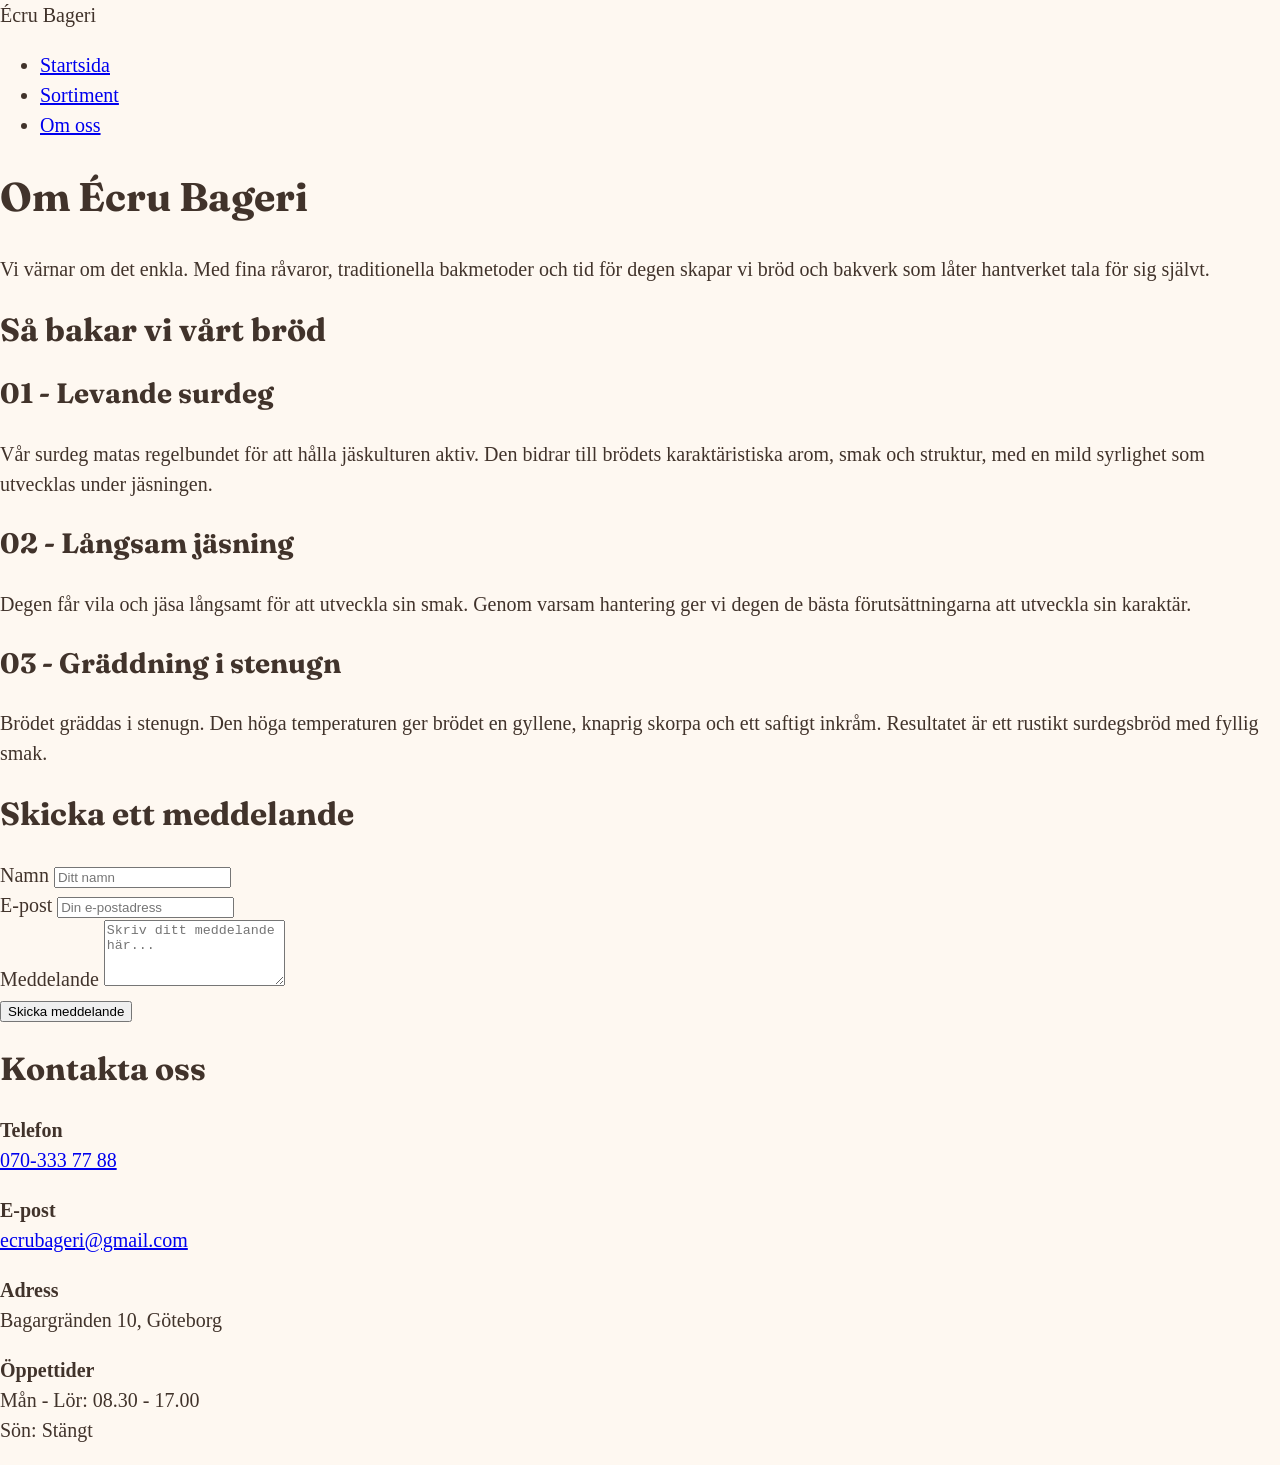
==== om-oss.html @ 821c2a41 "Lade till grundläggande CSS typografi- och inställningar" ====
<!DOCTYPE html>
<html lang="sv">
<head>
    <meta charset="UTF-8">
    <meta name="viewport" content="width=device-width, initial-scale=1.0">
    <title>Écru Bageri | Om oss</title>
    <link rel="stylesheet" href="css/style.css">
    <link rel="stylesheet" href="https://fonts.googleapis.com/css2?family=Fraunces:wght@400;700&display=swap">
    <script src="js/main.js" defer></script>
</head>
<body>
    <header>
        <span class="logo">Écru Bageri</span>

        <nav class="site-nav">
            <ul>
                <li><a href="index.html">Startsida</a></li>
                <li><a href="sortiment.html">Sortiment</a></li>
                <li><a href="om-oss.html">Om oss</a></li>
            </ul>
        </nav>
    </header>

    <main> 

        <section class="about-intro">
            <h1>Om Écru Bageri</h1>
            <p>Vi värnar om det enkla. Med fina råvaror, traditionella bakmetoder och tid för degen skapar vi bröd och bakverk som låter hantverket tala för sig självt.</p>
        </section>

        <section class="baking-process">
        <h2>Så bakar vi vårt bröd</h2>
        
        <div class="process-cards">
        <div class="process-card">
            <h3>01 - Levande surdeg</h3>
            <p>Vår surdeg matas regelbundet för att hålla jäskulturen aktiv. Den bidrar till brödets karaktäristiska arom, smak och struktur, med en mild syrlighet som utvecklas under jäsningen.</p>
        </div>
        <div class="process-card">
            <h3>02 - Långsam jäsning</h3>
            <p>Degen får vila och jäsa långsamt för att utveckla sin smak. Genom varsam hantering ger vi degen de bästa förutsättningarna att utveckla sin karaktär.</p>
        </div>
        <div class="process-card">
            <h3>03 - Gräddning i stenugn</h3>
            <p>Brödet gräddas i stenugn. Den höga temperaturen ger brödet en gyllene, knaprig skorpa och ett saftigt inkråm. Resultatet är ett rustikt surdegsbröd med fyllig smak.</p>
        </div>
    </div>
        </section>

        <section class="contact-section">
        <div class="contact-layout">

            <div class="contact-form-layout">
            <h2>Skicka ett meddelande</h2>

        <form method="POST" novalidate>
            <div class="contact-form">
                <label for="name">Namn</label>
                <input type="text" id="name" name="name" placeholder="Ditt namn" required>
            </div>

            <div class="contact-form">
                <label for="email">E-post</label>
                <input type="email" id="email" name="email" placeholder="Din e-postadress" required>
            </div>

            <div class="contact-form">
                <label for="message">Meddelande</label>
                <textarea id="message" name="message" rows="4" placeholder="Skriv ditt meddelande här..." required></textarea>
            </div>

            <button type="submit" class="about-button">Skicka meddelande</button>
        </form>
    </div>

    <div class="contact-info">
        <h2>Kontakta oss</h2>
        <p>
            <strong>Telefon</strong><br>
           <a href="tel:0703337788">070-333 77 88</a> 
        </p>

        <p>
            <strong>E-post</strong><br>
            <a href="mailto:ecrubageri@gmail.com">ecrubageri@gmail.com</a>
        </p>
    </div>
</div>

</section>

    </main>

    <footer class="site-footer">
        <div class="footer-left">
            <p>
            <strong>Adress</strong><br>
            Bagargränden 10, Göteborg
            </p>
        </div>

        <div class="footer-right">
            <p>
            <strong>Öppettider</strong><br>
            Mån - Lör: 08.30 - 17.00<br>
            Sön: Stängt
        </p>
        </div>

    </footer>

</body>
</html>
---- css/style.css ----
* {
    box-sizing: border-box;
}

body {
    margin: 0;
    background-color: hsl(35, 86%, 97%);
    color: lab(22.65% 5.35 7.64);
    font-family: georgia, "Times New Roman", serif;
    line-height: 1.5;
    font-size: 1.25rem;
}

h1,
h2,
h3 {
    font-family: "Fraunces", Georgia, "Times New Roman";
    line-height: 1.2;
}

h1 {
    font-size: 2.5rem;
}

h2 {
    font-size: 2rem;
}

h3 {
    font-size: 1.75rem;
}
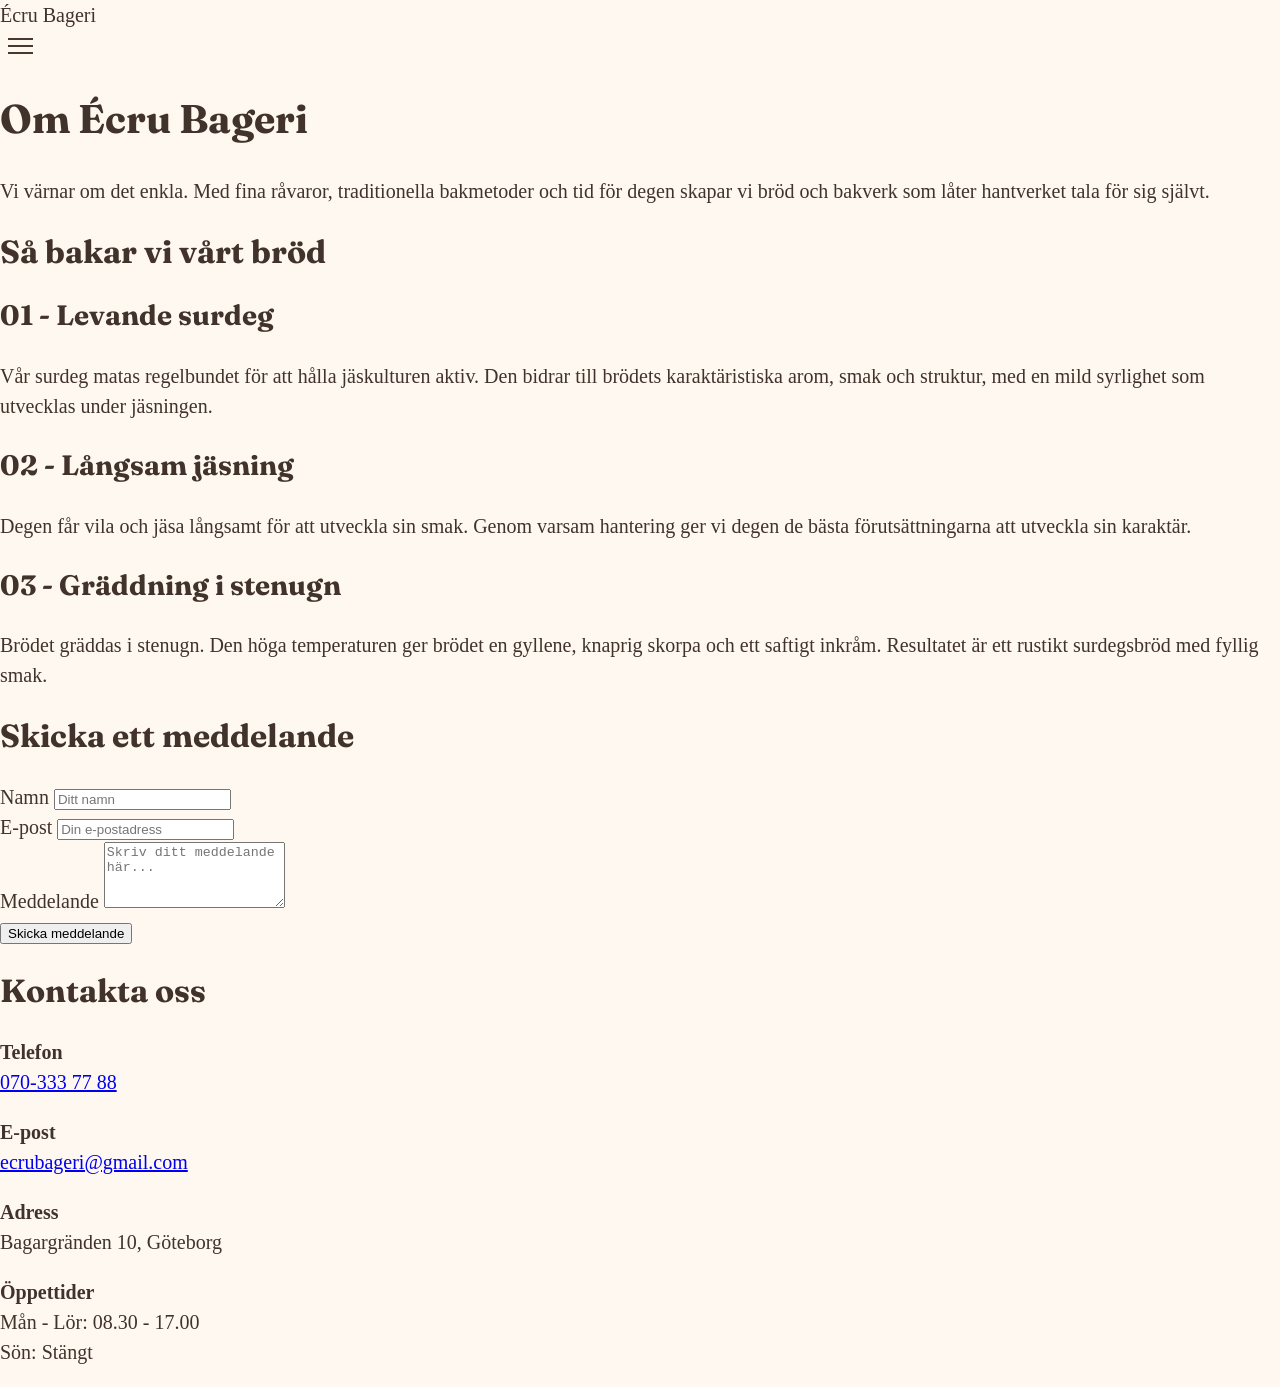
==== commit a3715685: "Lade till hamburgermeny för liten skärm" ====
--- a/om-oss.html
+++ b/om-oss.html
@@ -11,6 +11,15 @@
 <body>
     <header>
         <span class="logo">Écru Bageri</span>
+
+        <button class="hamburger-menu"
+            type="button"
+            aria-label="Öppna menyn"
+            aria-expanded="false">
+            <span></span>
+            <span></span>
+            <span></span>
+        </button>
 
         <nav class="site-nav">
             <ul>
--- a/css/style.css
+++ b/css/style.css
@@ -28,4 +28,25 @@
 
 h3 {
     font-size: 1.75rem;
-}+}
+
+.hamburger-menu {
+    display: flex;
+    flex-direction: column;
+    gap: 5px;
+    padding: 0.5rem;
+    border: none;
+    background: transparent;
+    cursor: pointer;
+}
+
+.hamburger-menu span {
+    display: block;
+    width: 25px;
+    height: 2px;
+    background-color: #49382D;
+}
+
+.site-nav {
+    display: none;
+}
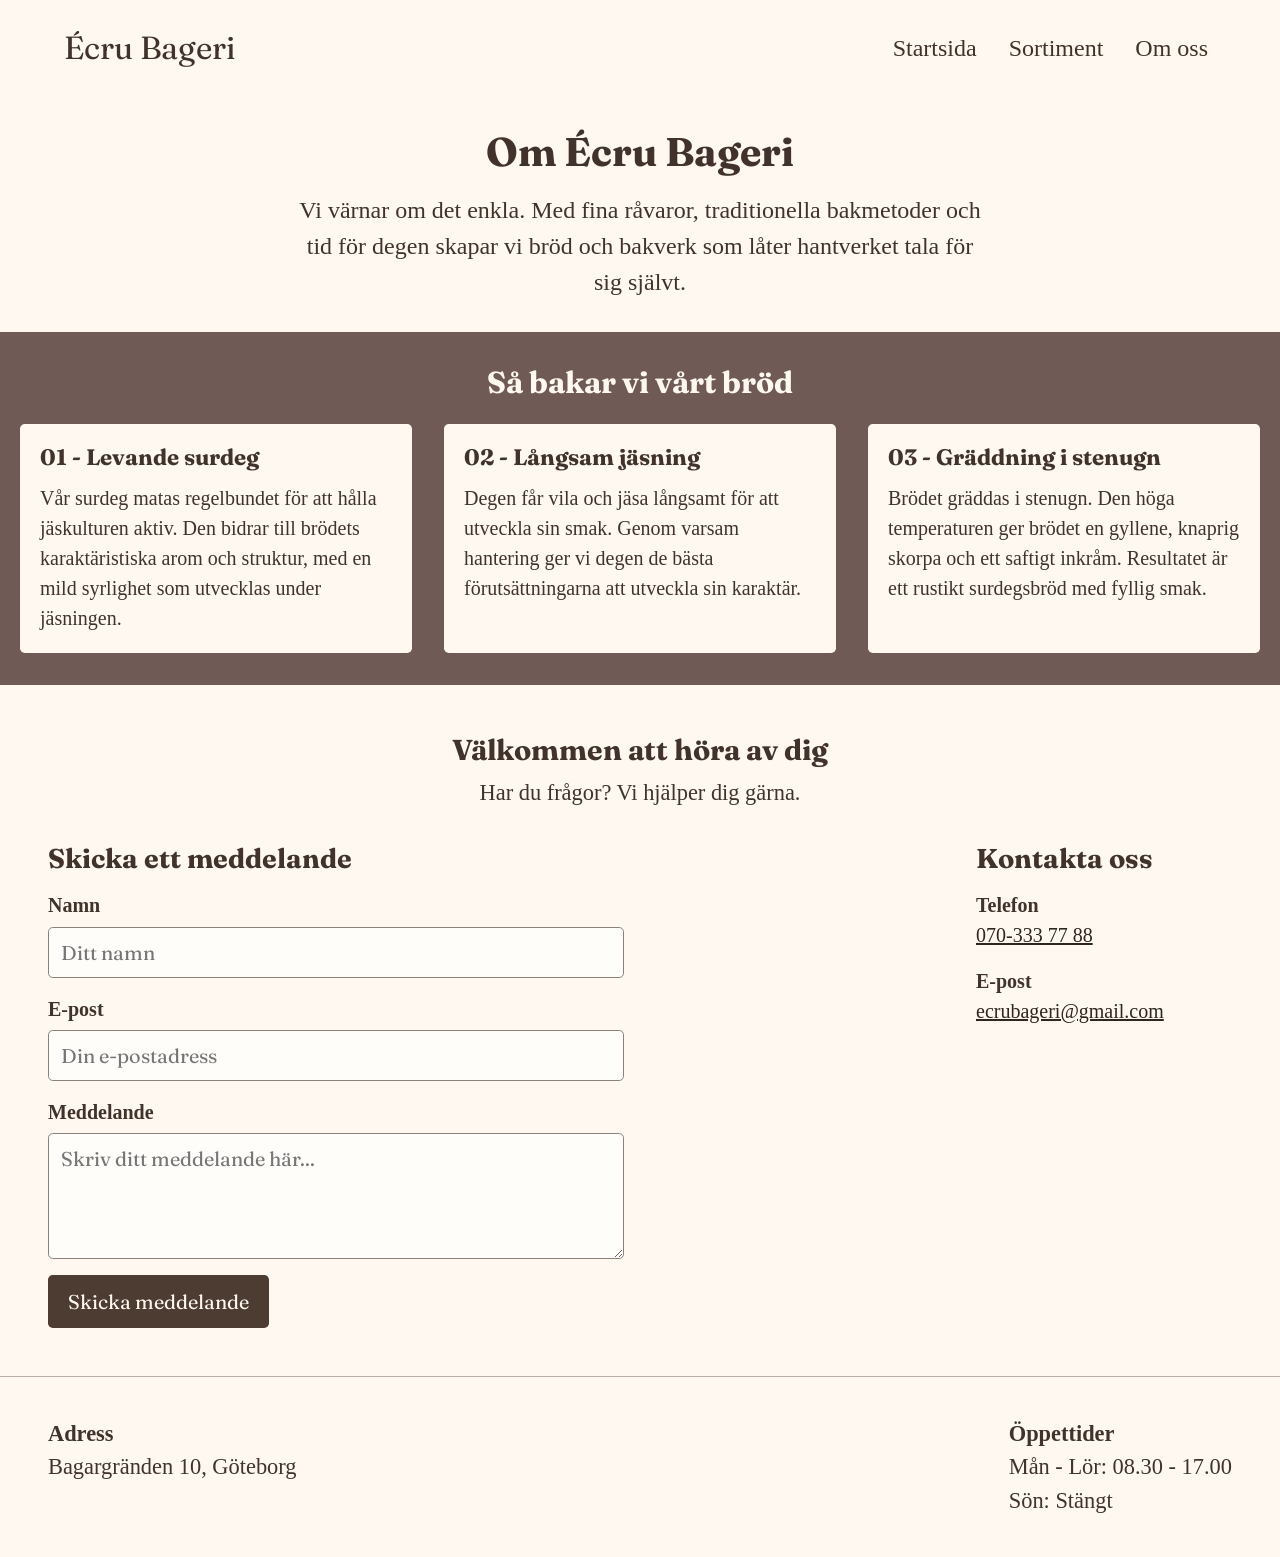
==== commit 2485d0fe: "Styling kontakt (Om oss) för större och mindre skärm" ====
--- a/om-oss.html
+++ b/om-oss.html
@@ -43,7 +43,7 @@
         <div class="process-cards">
         <div class="process-card">
             <h3>01 - Levande surdeg</h3>
-            <p>Vår surdeg matas regelbundet för att hålla jäskulturen aktiv. Den bidrar till brödets karaktäristiska arom, smak och struktur, med en mild syrlighet som utvecklas under jäsningen.</p>
+            <p>Vår surdeg matas regelbundet för att hålla jäskulturen aktiv. Den bidrar till brödets karaktäristiska arom och struktur, med en mild syrlighet som utvecklas under jäsningen.</p>
         </div>
         <div class="process-card">
             <h3>02 - Långsam jäsning</h3>
@@ -57,6 +57,12 @@
         </section>
 
         <section class="contact-section">
+
+    <div class="contact-heading">
+        <h2>Välkommen att höra av dig</h2>
+        <p>Har du frågor? Vi hjälper dig gärna.</p>
+    </div>
+
         <div class="contact-layout">
 
             <div class="contact-form-layout">
--- a/css/style.css
+++ b/css/style.css
@@ -1,3 +1,7 @@
+/* 1. Styling – mindre skärmar */
+
+/* Gemensam styling */
+
 * {
     box-sizing: border-box;
 }
@@ -19,15 +23,15 @@
 }
 
 h1 {
-    font-size: 2.5rem;
+    font-size: 2rem;
 }
 
 h2 {
-    font-size: 2rem;
+    font-size: 1.7rem;
 }
 
 h3 {
-    font-size: 1.75rem;
+    font-size: 1.4rem;
 }
 
 .hamburger-menu {
@@ -50,3 +54,548 @@
 .site-nav {
     display: none;
 }
+
+header {
+    display: flex;
+    align-items: center;
+    justify-content: space-between;
+    padding: 1rem 1.25rem;
+}
+
+.logo {
+    font-family: "Fraunces", Georgia, serif;
+    font-size: 1.5rem;
+}
+
+.site-footer {
+    display: flex;
+    flex-direction: column;
+    gap: 1.5rem;
+    padding: 2rem 1.5rem;
+}
+
+.site-footer p {
+    margin: 0;
+}
+
+/* Startsida – hero-sektion */
+
+.hero {
+    display: flex;
+    flex-direction: column;
+    align-items: center;
+}
+
+.hero img {
+    display: block;
+    width: 100%;
+    height: auto;
+}
+
+.hero-image {
+    position: relative;
+    width: 100%;
+}
+
+.hero-image h1 {
+    position: absolute;
+    top: 1.5rem;
+    width: 100%;
+    margin: 0;
+    text-align: center;
+    color: lab(98.57% 1.15 2.01);
+}
+
+
+.hero-button {
+    margin-top: 1.5rem;
+    padding: 0.85rem 1.75rem;
+    background-color: hsl(22, 21%, 25%);
+    color: lch(99.09% 2.27 82.23);
+    font-size: 1.25rem;
+    font-weight: 700;
+    text-decoration: none;
+    border-radius: 0.3rem;
+}
+
+.hero-button:hover {
+    background-color: lch(15.88% 7.66 53.42);
+}
+
+/* Startsida – introduktionssektion */
+
+.intro-section {
+    display: flex;
+    flex-direction: column;
+    padding: 2rem 0;
+}
+
+.intro-text {
+    padding: 0 1.25rem;
+}
+
+.intro-text h2 {
+    margin-bottom: 0.5rem;
+}
+
+.intro-text p {
+    margin-top: 0;
+    margin-bottom: 1rem;
+}
+
+.intro-image img {
+    display: block;
+    width: 100%;
+    height: auto;
+}
+
+/* Startsida – utvalda produkter */
+
+.selected-products {
+    display: flex;
+    flex-direction: column;
+    row-gap: 2rem;
+    padding: 2rem 1.25rem;
+    background-color: #6f5a55;
+}
+
+.selected-products h2 {
+    text-align: center;
+    margin-bottom: 0;
+    margin-top: 0;
+    color: lch(98.57% 2.32 60.31);
+}
+
+.selected-product-card {
+    background-color: hsl(35, 86%, 97%);
+    border-radius: 0.3rem;
+}
+
+.selected-product-card img {
+    display: block;
+    width: 100%;
+    height: 240px;
+    object-fit: cover;
+    border-radius: 0.3rem 0.3rem 0 0;
+}
+
+.selected-product-card h3,
+.selected-product-card p {
+    margin: 0;
+    padding: 0 1rem;
+}
+
+.selected-product-card h3 {
+    padding-top: 1rem;
+}
+
+.selected-product-card p {
+    padding-top: 0.5rem;
+    padding-bottom: 1rem;
+}
+
+/* Sortiment – introduktion */
+.sortiment-intro {
+    padding: 1.25rem;
+}
+
+.sortiment-intro h1, 
+.sortiment-intro p {
+    text-align: center;
+}
+
+.sortiment-intro h2 {
+    text-align: center;
+    margin-bottom: 0.5rem;
+}
+
+.down-arrow {
+    margin-left: 0.1rem;
+    font-size: 2rem;
+    font-weight: 600;
+}
+
+/* Sortiment – produktkort */
+
+.product-cards {
+    display: flex;
+    flex-direction: column;
+    row-gap: 2rem;
+    padding: 2rem 1.25rem;
+    background-color: #6f5a55;
+}
+
+.product-card {
+    background-color: hsl(35, 86%, 97%);
+    border-radius: 0.3rem;
+}
+
+.product-card img {
+    display: block;
+    width: 100%;
+    height: 240px;
+    object-fit: cover;
+    border-radius: 0.3rem 0.3rem 0 0;
+}
+
+.product-card h3,
+.product-card p {
+    margin: 0;
+    padding: 0 1rem;
+}
+
+.product-card h3 {
+    padding-top: 1rem;
+}
+
+.product-card p {
+    padding-top: 0.5rem;
+    padding-bottom: 1rem;
+}
+
+/* Om oss – introduktion */
+
+.about-intro {
+    padding: 2rem 1.25rem;
+    text-align: center;
+}
+
+.about-intro h1 {
+    margin-top: 0;
+    margin-bottom: 1rem;
+}
+
+.about-intro p {
+    margin: 0;
+}
+
+/* Om oss – bakningsprocess */
+
+.baking-process {
+    display: flex;
+    flex-direction: column;
+    gap: 1.5rem;
+    padding: 2rem 1.25rem;
+    background-color: #6f5a55;
+}
+
+.baking-process h2 {
+    margin: 0;
+    text-align: center;
+    color: hsl(35, 86%, 97%);
+}
+
+.process-cards {
+    display: flex;
+    flex-direction: column;
+    gap: 1.5rem;
+}
+
+.process-card {
+    padding: 1.25rem;
+    background-color: hsl(35, 86%, 97%);
+    border-radius: 0.3rem;
+}
+
+.process-card h3 {
+    margin-top: 0;
+    margin-bottom: 0.75rem;
+}
+
+.process-card p {
+    margin: 0;
+}
+
+/* Om oss – kontakt */
+
+.contact-section {
+    padding: 2rem 1.25rem;
+    border-bottom: 1px solid hsl(20, 13%, 69%);
+}
+
+.contact-layout {
+    display: flex;
+    flex-direction: column;
+    gap: 2rem;
+}
+
+.contact-form-layout h2,
+.contact-info h2 {
+    margin-top: 0;
+    margin-bottom: 1rem;
+}
+
+.contact-form {
+    display: flex;
+    flex-direction: column;
+    gap: 0.4rem;
+    margin-bottom: 1rem;
+}
+
+.contact-form input,
+.contact-form textarea {
+    width: 100%;
+    padding: 0.75rem;
+    border: 1px solid hsl(26, 8%, 51%);
+    border-radius: 0.3rem;
+    background-color: hsl(40, 100%, 99%);
+}
+
+.contact-form label {
+    font-weight: 600;
+}
+
+.about-button {
+    padding: 0.85rem 1.25rem;
+    border: none;
+    border-radius: 0.3rem;
+    background-color: hsl(22, 21%, 25%);
+    color: hsl(35, 86%, 97%);
+    cursor: pointer;
+}
+
+.contact-form input,
+.contact-form textarea,
+.about-button {
+    font-family: "Fraunces", Georgia, "Times New Roman", serif;
+    font-size: 1.25rem;
+}
+
+.about-button:hover {
+    background-color: oklab(28.463% 0.01412 0.01563);
+}
+
+.contact-info p {
+    margin: 0 0 1rem;
+}
+
+.contact-info a {
+    color: lch(15.88% 7.66 53.42);
+}
+
+.contact-heading {
+    text-align: center;
+    margin-bottom: 2rem;
+}
+
+.contact-heading h2 {
+    margin-top: 0;
+    margin-bottom: 0.5rem;
+    font-size: 1.8rem;
+}
+
+.contact-heading p {
+    margin: 0 auto;
+    max-width: 600px;
+    font-size: 1.4rem;
+}
+
+/* 2. Styling - Större skärmar */
+
+@media (min-width: 768px) {
+    
+/* Gemensam header */
+    header {
+        padding: 1.5rem 3rem;
+    }
+
+    .logo {
+        font-size: 2rem;
+        margin-left: 1rem;
+    }
+
+    .hamburger-menu {
+        display: none;
+    }
+
+    
+    .site-nav {
+    display: flex;
+    gap: 2rem;
+    margin-right: 1.5rem;
+    }
+
+    .site-nav ul {
+    display: flex;
+    gap: 2rem;
+    margin: 0;
+    padding: 0;
+    list-style: none;
+    }
+
+    .site-nav a {
+    color: hsl(23, 24%, 21%);
+    text-decoration: none;
+    font-size: 1.5rem;
+    }
+
+/* Gemensam footer */
+    .site-footer {
+    flex-direction: row;
+    justify-content: space-between;
+    padding: 2.5rem 3rem;
+    gap: 3rem;
+    font-size: 1.4rem;
+    }
+
+/* Startsida - Hero-sektion */
+.hero-image img {
+    width: 100%;
+    height: 370px;
+    object-fit: cover;
+    border-radius: 0.5rem;
+}
+
+.hero-image {
+    width: 95%;
+    margin: 0 auto;
+}
+
+.hero-image h1 {
+    font-size: 3.2rem;
+}
+
+.hero-button {
+    font-size: 1.5rem;
+}
+
+/* Startsida - Introsektionen */
+.intro-section {
+    flex-direction: row;
+    align-items: center;
+    gap: 3rem;
+    padding: 3rem;
+}
+.intro-text h2 {
+    margin-bottom: 0.5rem;
+}
+
+.intro-text p {
+    font-size: 1.3rem;
+}
+
+.intro-image img {
+     width: 100%;
+    height: 250px;
+    object-fit: cover;
+    border-radius: 0.5rem;
+     margin-top: -3.5rem;
+}
+
+/* Startsida - Utvalda produkter */
+.selected-products {
+    display: grid;
+    grid-template-columns: repeat(3, 1fr);
+    gap: 2rem;
+}
+
+.selected-products h2 {
+    grid-column: 1 / -1;
+    font-size: 2rem;
+    margin-top: 0;
+}
+
+
+/* Sortiment - Introsektion */
+.sortiment-intro h1 {
+    font-size: 2.5rem;
+}
+
+.sortiment-intro p {
+    max-width: 750px;
+    margin-left: auto;
+    margin-right: auto;
+    font-size: 1.45rem;
+}
+
+.sortiment-intro h2 {
+    font-size: 2rem;
+}
+
+.down-arrow {
+    font-size: 2.5rem;
+    margin-left: 0.5rem;
+    font-weight: 400;
+}
+
+/* Sortiment - Produktkort */
+.product-cards {
+    display: grid;
+    grid-template-columns: repeat(3, 1fr);
+    gap: 2rem;
+}
+
+/* Om oss - Intro */
+.about-intro h1 {
+    font-size: 2.5rem;
+}
+
+.about-intro p {
+    max-width: 700px;
+    margin:auto;
+    font-size: 1.5rem;
+}
+
+/* Om oss - Bakprocess */
+.process-cards {
+    display: grid;
+    grid-template-columns: repeat(3, 1fr);
+    gap: 2rem;
+}
+
+.baking-process h2 {
+    font-size: 1.9rem;
+}
+
+/* Om oss - Kontakt */
+.contact-section {
+    padding: 3rem;
+}
+
+.contact-layout {
+    display: grid;
+    grid-template-columns: 1fr 1fr;
+    gap: 2rem;
+    max-width: 1200px;
+    margin: 0 auto;
+}
+
+.contact-info {
+    margin-left: 20rem;
+}
+
+
+
+    
+   
+
+
+
+
+
+
+
+
+
+
+
+
+
+
+
+
+
+
+
+
+
+
+
+
+
+
+
+}
+
+
+
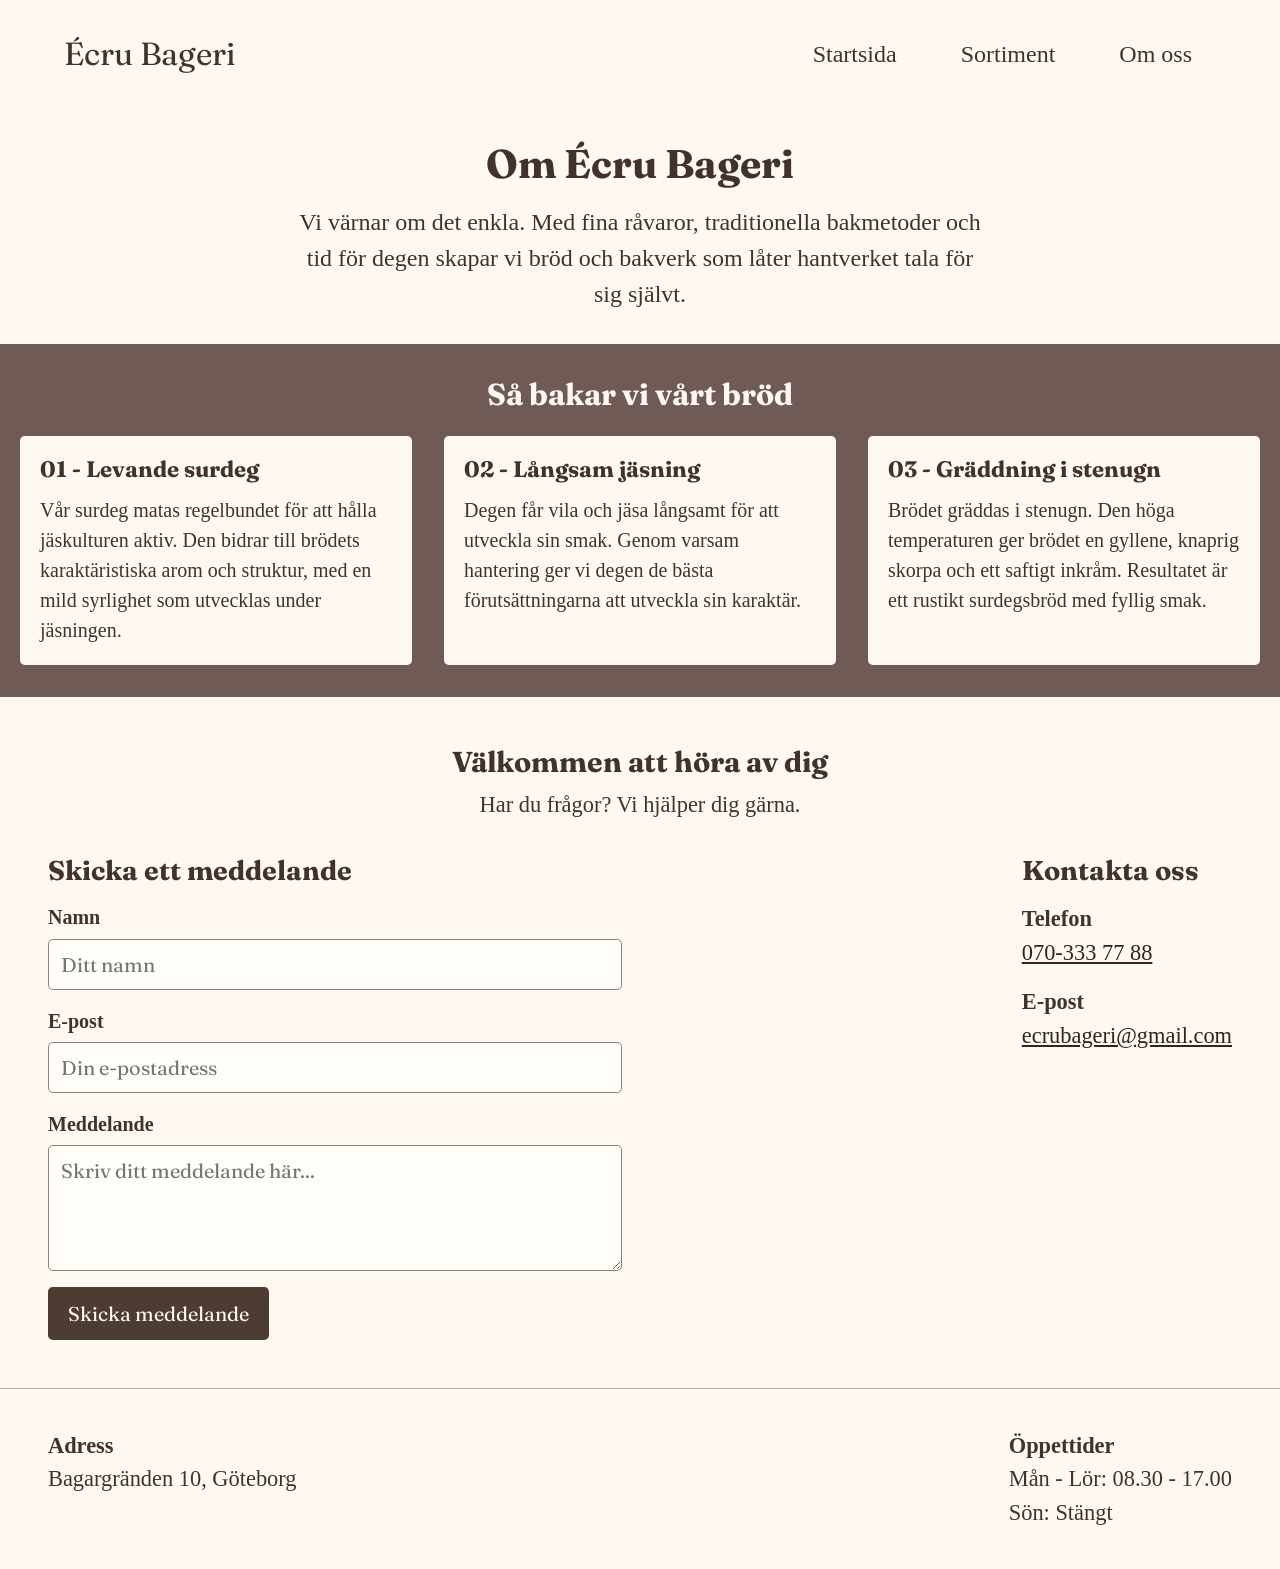
==== commit 77d053ab: "Lade till JS-funktionalitet och CSS-styling för hamburgermenyn" ====
--- a/om-oss.html
+++ b/om-oss.html
@@ -14,7 +14,7 @@
 
         <button class="hamburger-menu"
             type="button"
-            aria-label="Öppna menyn"
+            aria-label="Menyn"
             aria-expanded="false">
             <span></span>
             <span></span>
--- a/css/style.css
+++ b/css/style.css
@@ -53,12 +53,39 @@
 
 .site-nav {
     display: none;
+    width: 125%;
+    margin-left: -1.25rem;
+    margin-right: -1.25rem;
+    background-color: lab(87.42% 2.91 3.79);
+}
+
+.site-nav.open {
+    display: block;
+}
+
+.site-nav ul {
+    margin: 0;
+    padding: 0;
+    list-style: none;
+}
+
+.site-nav a {
+    display: block;
+    text-align: center;
+    padding: 0.75rem 1rem;
+    color: hsl(23, 24%, 21%);
+    text-decoration: none;
+}
+
+.site-nav li:not(:last-child) {
+    border-bottom: 1px solid hwb(20 69% 27%);
 }
 
 header {
     display: flex;
     align-items: center;
     justify-content: space-between;
+    flex-wrap: wrap;
     padding: 1rem 1.25rem;
 }
 
@@ -397,23 +424,27 @@
 /* Gemensam header */
     header {
         padding: 1.5rem 3rem;
-    }
+        flex-wrap: nowrap;
+}
 
     .logo {
         font-size: 2rem;
         margin-left: 1rem;
-    }
+}
 
     .hamburger-menu {
         display: none;
-    }
+}
 
     
     .site-nav {
     display: flex;
-    gap: 2rem;
+    flex-basis: auto;
+    gap: 1.5rem;
     margin-right: 1.5rem;
-    }
+    background-color: hsl(35, 86%, 97%);
+    width: auto;
+}
 
     .site-nav ul {
     display: flex;
@@ -421,13 +452,17 @@
     margin: 0;
     padding: 0;
     list-style: none;
-    }
+}
 
     .site-nav a {
     color: hsl(23, 24%, 21%);
     text-decoration: none;
     font-size: 1.5rem;
-    }
+}
+
+    .site-nav li:not(:last-child) {
+    border-bottom: none;
+}
 
 /* Gemensam footer */
     .site-footer {
@@ -436,7 +471,7 @@
     padding: 2.5rem 3rem;
     gap: 3rem;
     font-size: 1.4rem;
-    }
+}
 
 /* Startsida - Hero-sektion */
 .hero-image img {
@@ -475,11 +510,11 @@
 }
 
 .intro-image img {
-     width: 100%;
+    width: 100%;
     height: 250px;
     object-fit: cover;
-    border-radius: 0.5rem;
-     margin-top: -3.5rem;
+    margin-top: -3.5rem;
+    border-radius: 0.2rem;
 }
 
 /* Startsida - Utvalda produkter */
@@ -561,7 +596,15 @@
 }
 
 .contact-info {
-    margin-left: 20rem;
+    margin-left: 23rem;
+}
+
+.contact-info h2 {
+    font-size: 1.7rem;
+}
+
+.contact-info p {
+    font-size: 1.4rem;
 }
 
 
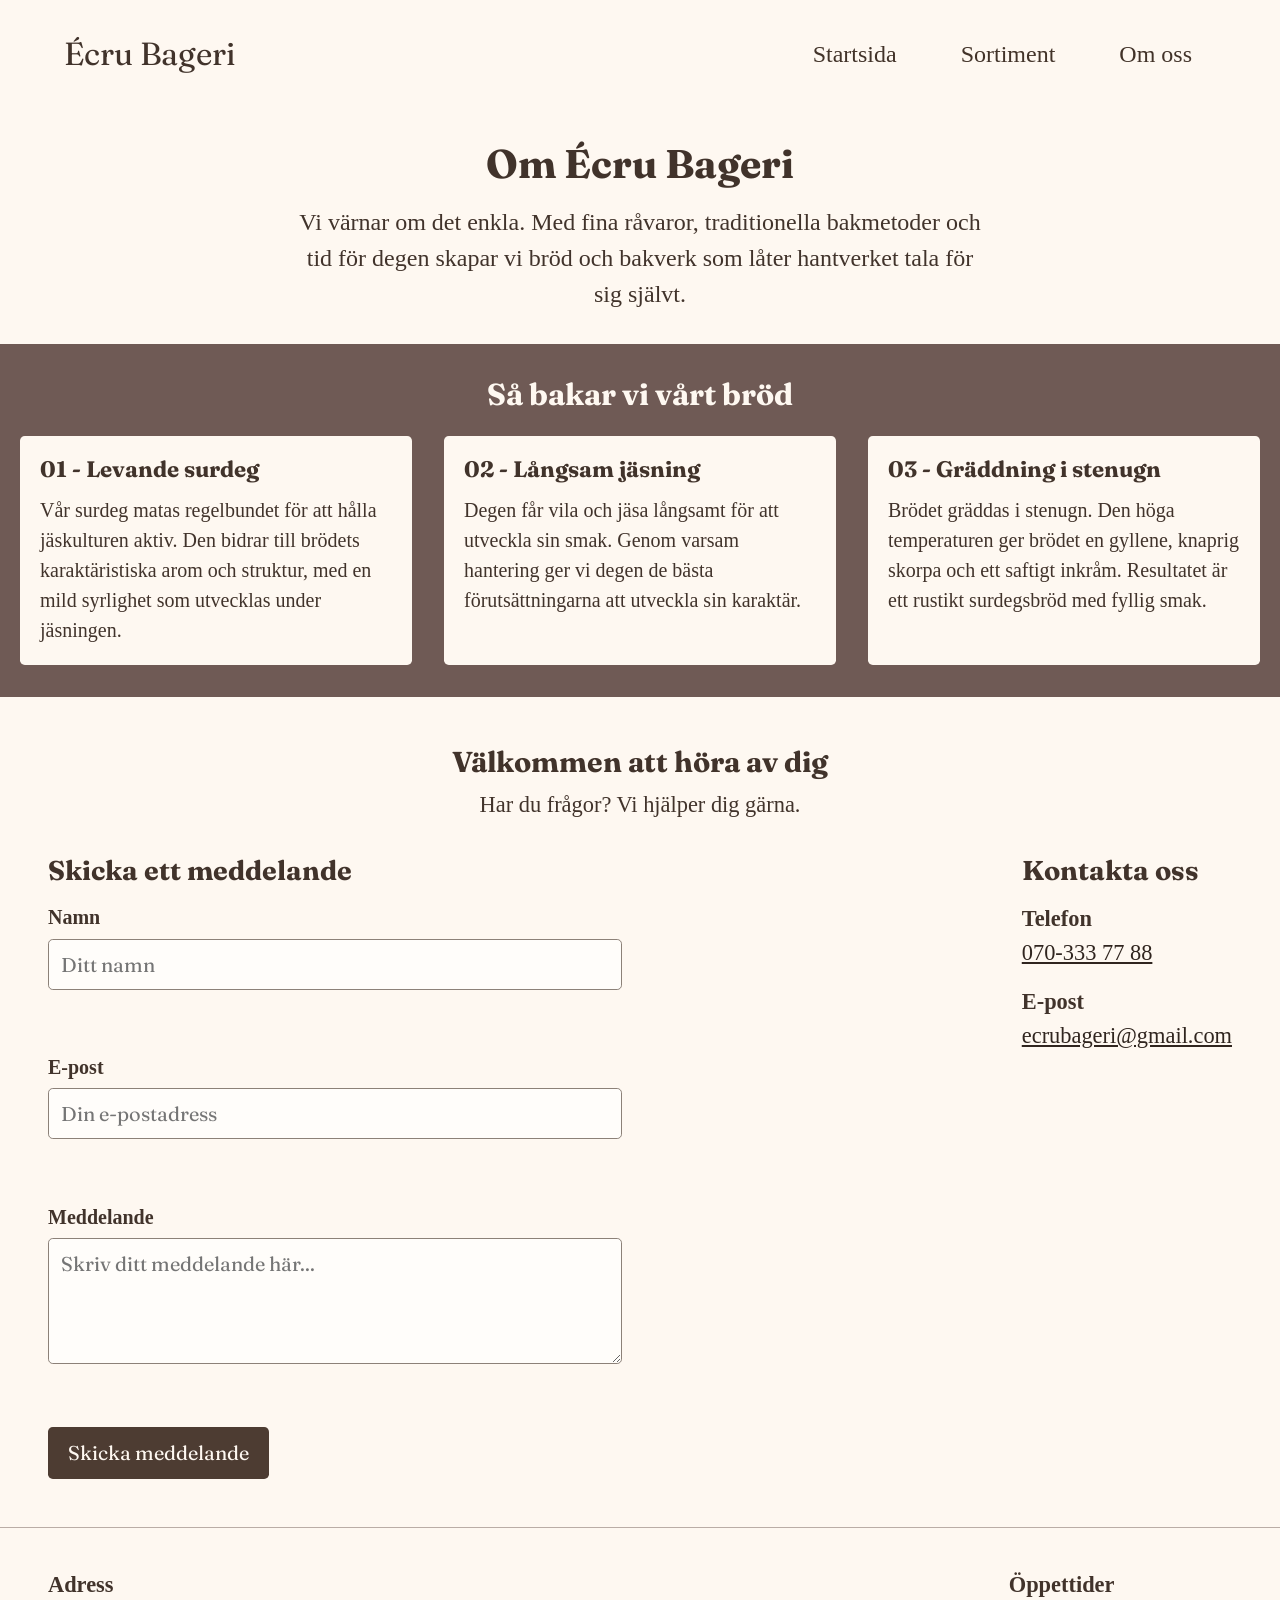
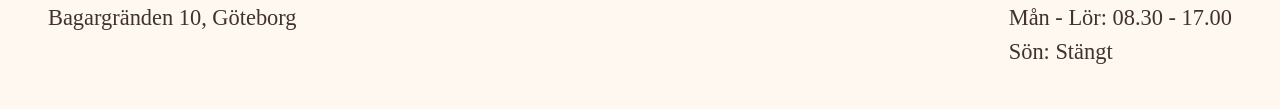
==== commit 2a3baa9d: "Hämtade formulärfält och felmeddelanden-element för JS validering" ====
--- a/om-oss.html
+++ b/om-oss.html
@@ -72,16 +72,19 @@
             <div class="contact-form">
                 <label for="name">Namn</label>
                 <input type="text" id="name" name="name" placeholder="Ditt namn" required>
+                <p class="error-message" id="name-error"></p>
             </div>
 
             <div class="contact-form">
                 <label for="email">E-post</label>
                 <input type="email" id="email" name="email" placeholder="Din e-postadress" required>
+                <p class="error-message" id="email-error"></p>
             </div>
 
             <div class="contact-form">
                 <label for="message">Meddelande</label>
                 <textarea id="message" name="message" rows="4" placeholder="Skriv ditt meddelande här..." required></textarea>
+                <p class="error-message" id="message-error"></p>
             </div>
 
             <button type="submit" class="about-button">Skicka meddelande</button>
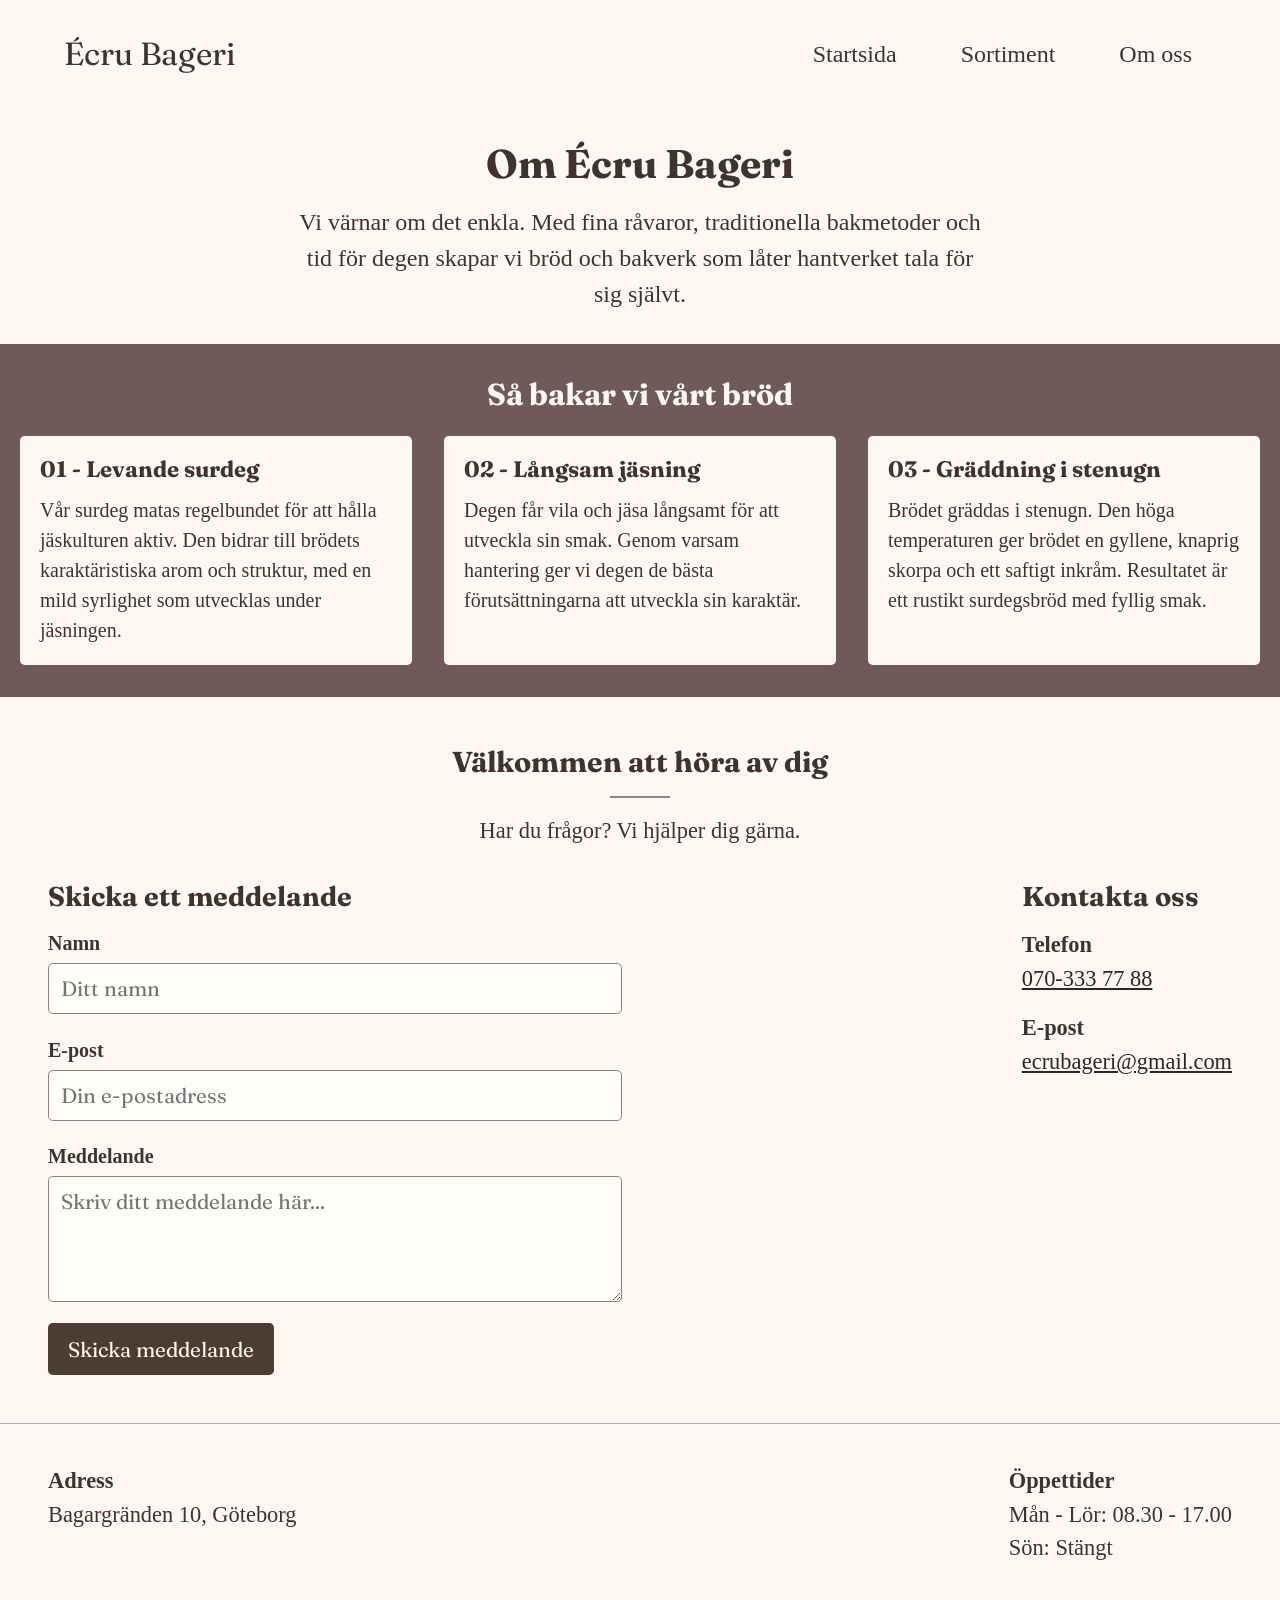
==== commit 7320bae6: "Lade till dekorativ linje under kontaktrubrik (Om oss)" ====
--- a/om-oss.html
+++ b/om-oss.html
@@ -60,6 +60,7 @@
 
     <div class="contact-heading">
         <h2>Välkommen att höra av dig</h2>
+        <div class="h2-line"></div>
         <p>Har du frågor? Vi hjälper dig gärna.</p>
     </div>
 
--- a/css/style.css
+++ b/css/style.css
@@ -355,8 +355,13 @@
 .contact-form {
     display: flex;
     flex-direction: column;
-    gap: 0.4rem;
     margin-bottom: 1rem;
+    gap: 0.3rem;
+}
+
+.error-message {
+    font-size: 1.2rem;
+    margin: 0;
 }
 
 .contact-form input,
@@ -385,7 +390,7 @@
 .contact-form textarea,
 .about-button {
     font-family: "Fraunces", Georgia, "Times New Roman", serif;
-    font-size: 1.25rem;
+    font-size: 1.3rem;
 }
 
 .about-button:hover {
@@ -409,6 +414,13 @@
     margin-top: 0;
     margin-bottom: 0.5rem;
     font-size: 1.8rem;
+}
+
+.h2-line {
+    width: 60px;
+    height: 2px;
+    background-color: hwb(25 45% 40%);
+    margin: 1rem auto;
 }
 
 .contact-heading p {
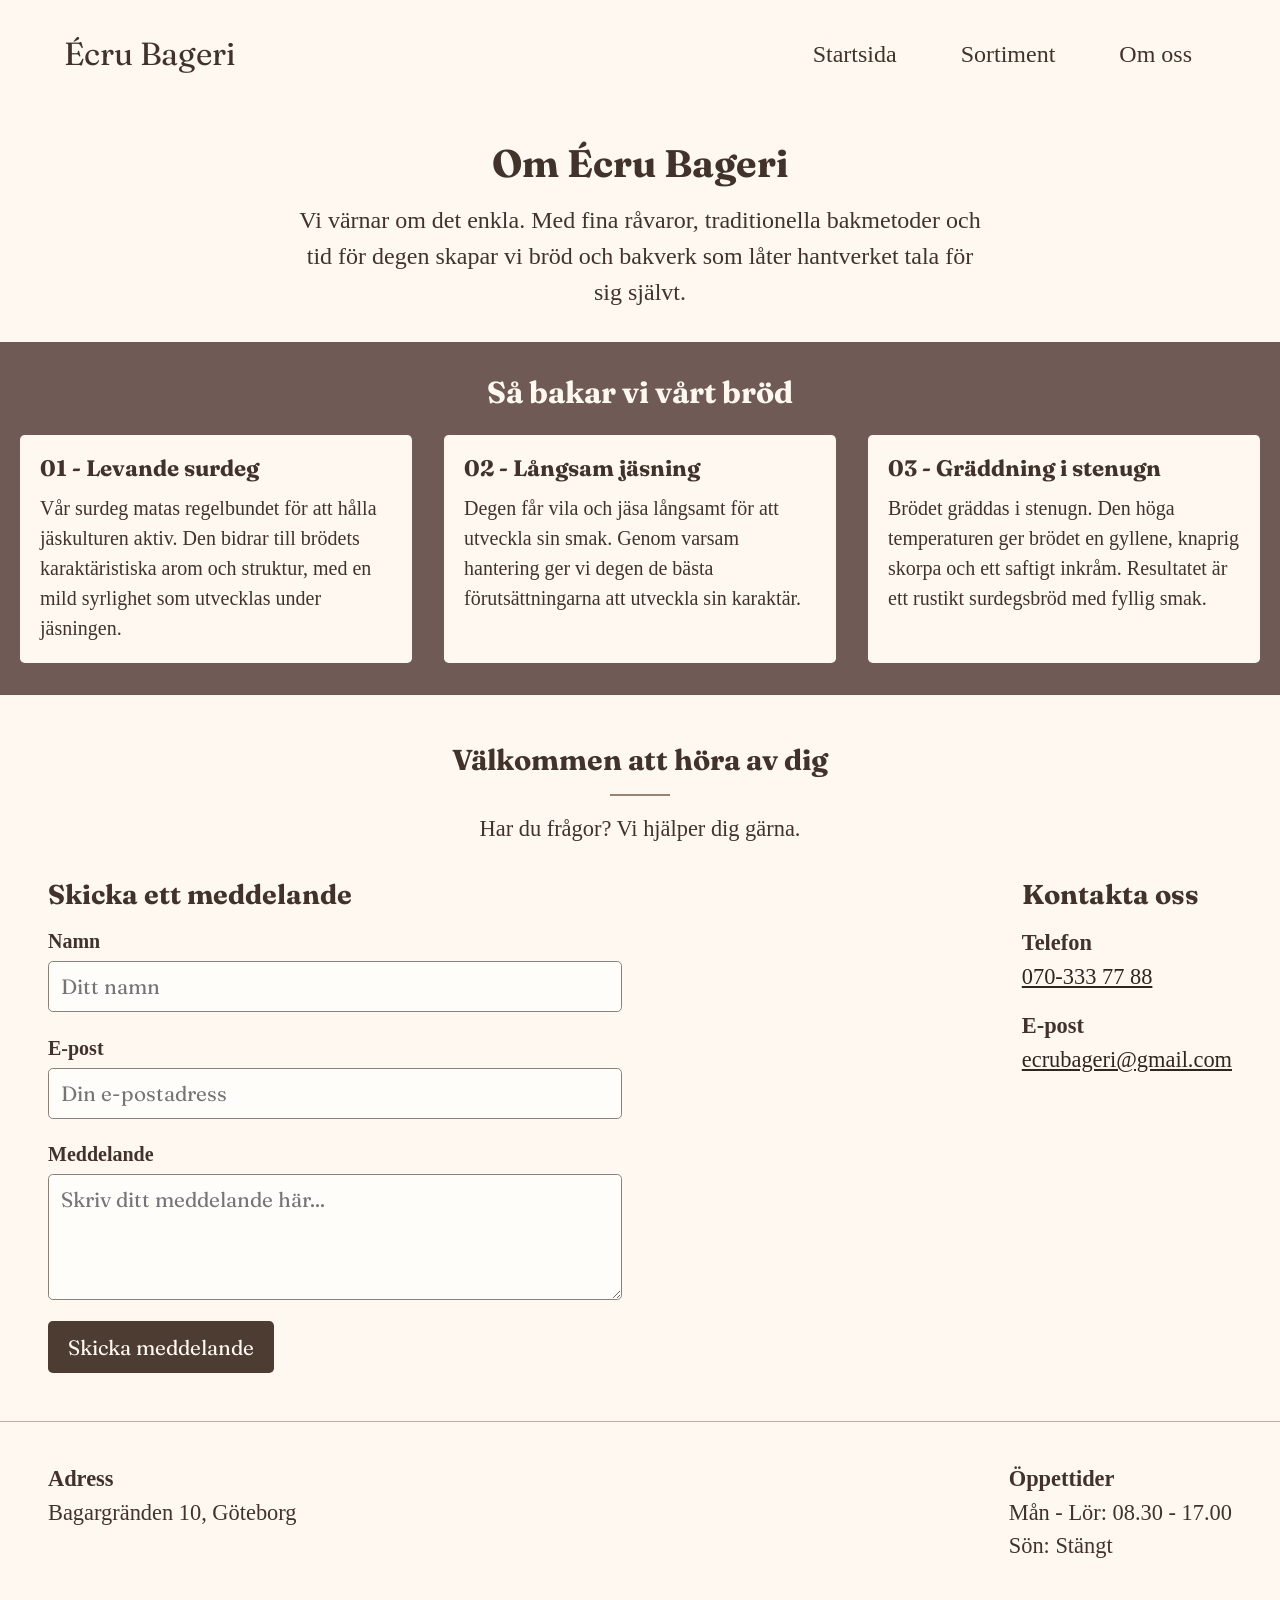
==== commit e94acdce: "Gjorde header loggan klickbar med länk till startsidan" ====
--- a/om-oss.html
+++ b/om-oss.html
@@ -10,7 +10,7 @@
 </head>
 <body>
     <header>
-        <span class="logo">Écru Bageri</span>
+        <a href="index.html" class="logo">Écru Bageri</a>
 
         <button class="hamburger-menu"
             type="button"
--- a/css/style.css
+++ b/css/style.css
@@ -92,6 +92,8 @@
 .logo {
     font-family: "Fraunces", Georgia, serif;
     font-size: 1.5rem;
+    text-decoration: none;
+    color: inherit;
 }
 
 .site-footer {
@@ -280,6 +282,19 @@
     padding-bottom: 1rem;
 }
 
+.favorite-button {
+    display: block;
+    margin-left: auto;
+    margin-right: 1rem;
+    margin-bottom: 0.5rem;
+    font-size:1rem;
+    background-color: lab(82.42% 4.54 3.86);
+    color: lch(20.52% 7.79 35.82); 
+    border: none;
+    padding: 0.6rem 1rem;
+    border-radius: 0.3rem;
+}
+
 /* Om oss – introduktion */
 
 .about-intro {
@@ -290,6 +305,7 @@
 .about-intro h1 {
     margin-top: 0;
     margin-bottom: 1rem;
+    font-size:2rem;
 }
 
 .about-intro p {
@@ -545,7 +561,7 @@
 
 /* Sortiment - Introsektion */
 .sortiment-intro h1 {
-    font-size: 2.5rem;
+    font-size: 2.4rem;
 }
 
 .sortiment-intro p {
@@ -572,9 +588,13 @@
     gap: 2rem;
 }
 
+.product-card p {
+    padding-bottom: 0rem;
+}
+
 /* Om oss - Intro */
 .about-intro h1 {
-    font-size: 2.5rem;
+    font-size: 2.4rem;
 }
 
 .about-intro p {
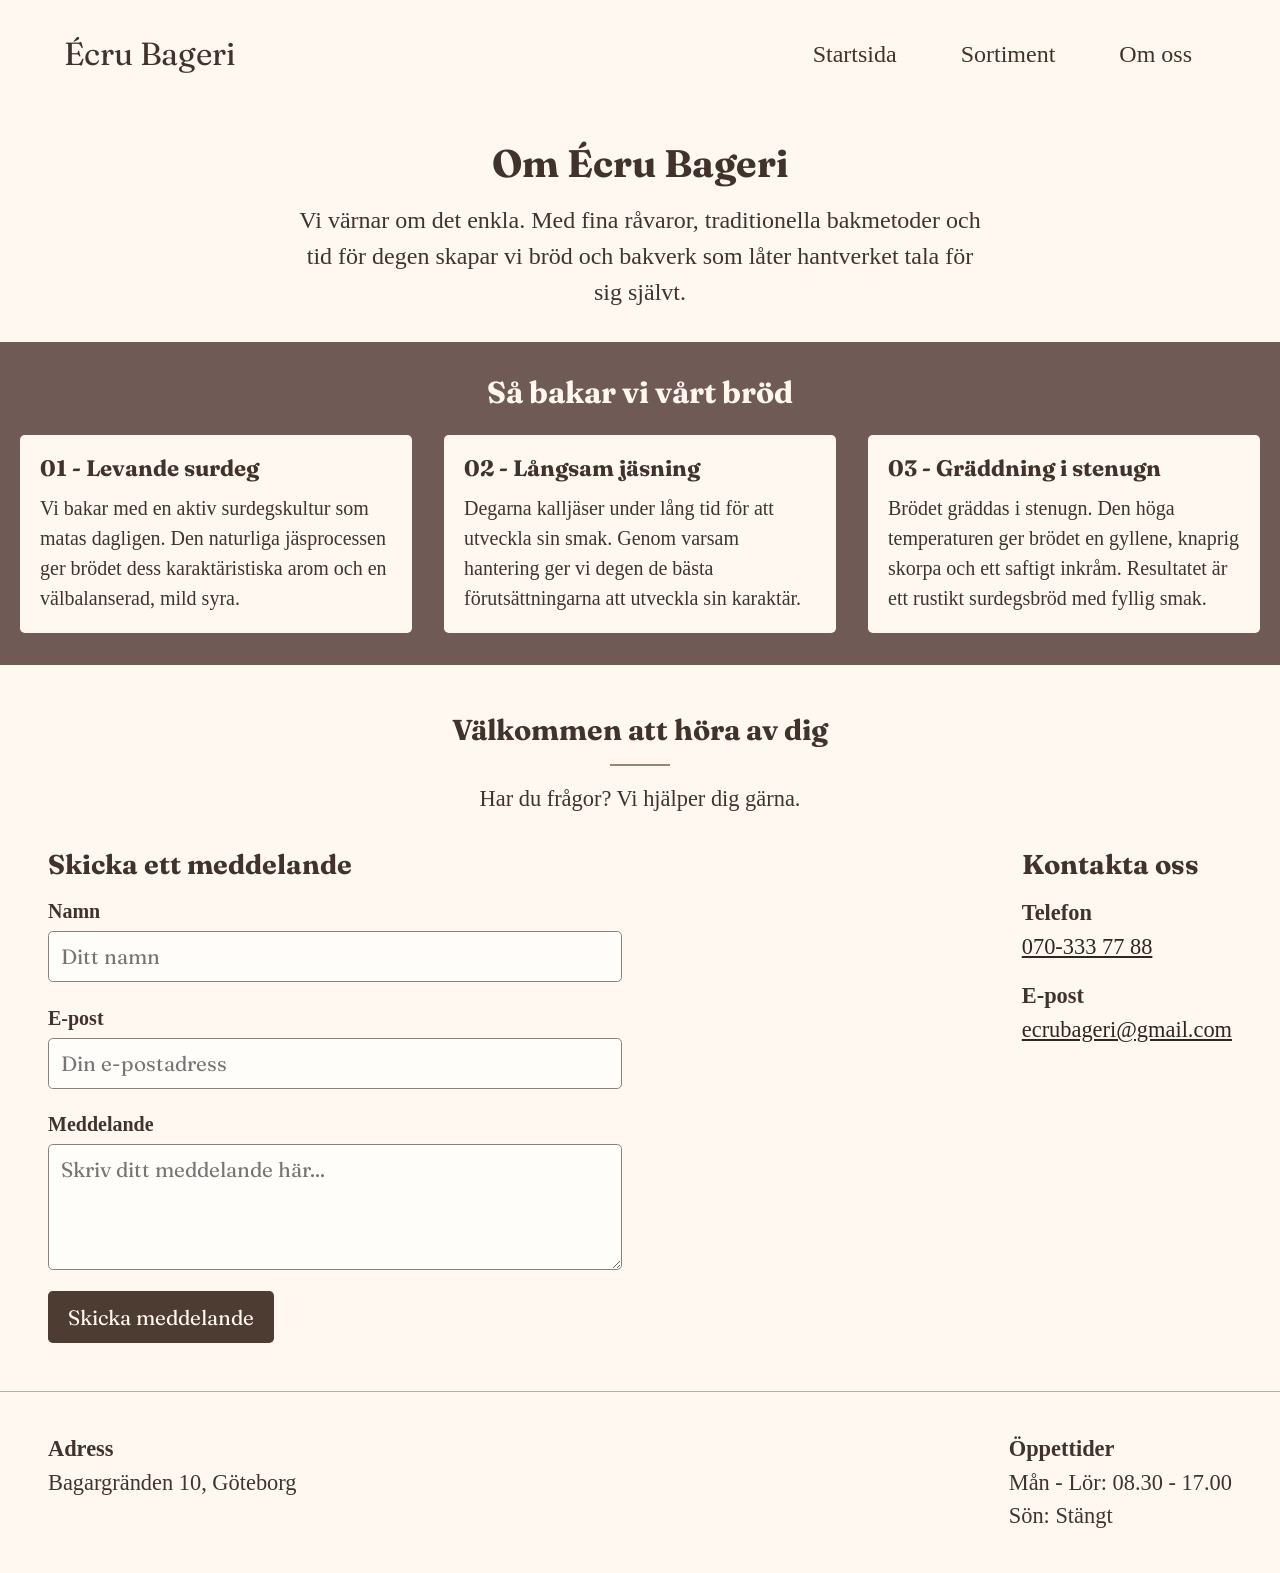
==== commit e2a72352: "Omformuleringar för text" ====
--- a/om-oss.html
+++ b/om-oss.html
@@ -43,11 +43,11 @@
         <div class="process-cards">
         <div class="process-card">
             <h3>01 - Levande surdeg</h3>
-            <p>Vår surdeg matas regelbundet för att hålla jäskulturen aktiv. Den bidrar till brödets karaktäristiska arom och struktur, med en mild syrlighet som utvecklas under jäsningen.</p>
+            <p>Vi bakar med en aktiv surdegskultur som matas dagligen. Den naturliga jäsprocessen ger brödet dess karaktäristiska arom och en välbalanserad, mild syra.</p>
         </div>
         <div class="process-card">
             <h3>02 - Långsam jäsning</h3>
-            <p>Degen får vila och jäsa långsamt för att utveckla sin smak. Genom varsam hantering ger vi degen de bästa förutsättningarna att utveckla sin karaktär.</p>
+            <p>Degarna kalljäser under lång tid för att utveckla sin smak. Genom varsam hantering ger vi degen de bästa förutsättningarna att utveckla sin karaktär.</p>
         </div>
         <div class="process-card">
             <h3>03 - Gräddning i stenugn</h3>
--- a/css/style.css
+++ b/css/style.css
@@ -295,6 +295,11 @@
     border-radius: 0.3rem;
 }
 
+.favorite-button:hover {
+    background-color: oklch(78.565% 0.01397 28.564);
+    color: black;
+}
+
 /* Om oss – introduktion */
 
 .about-intro {
